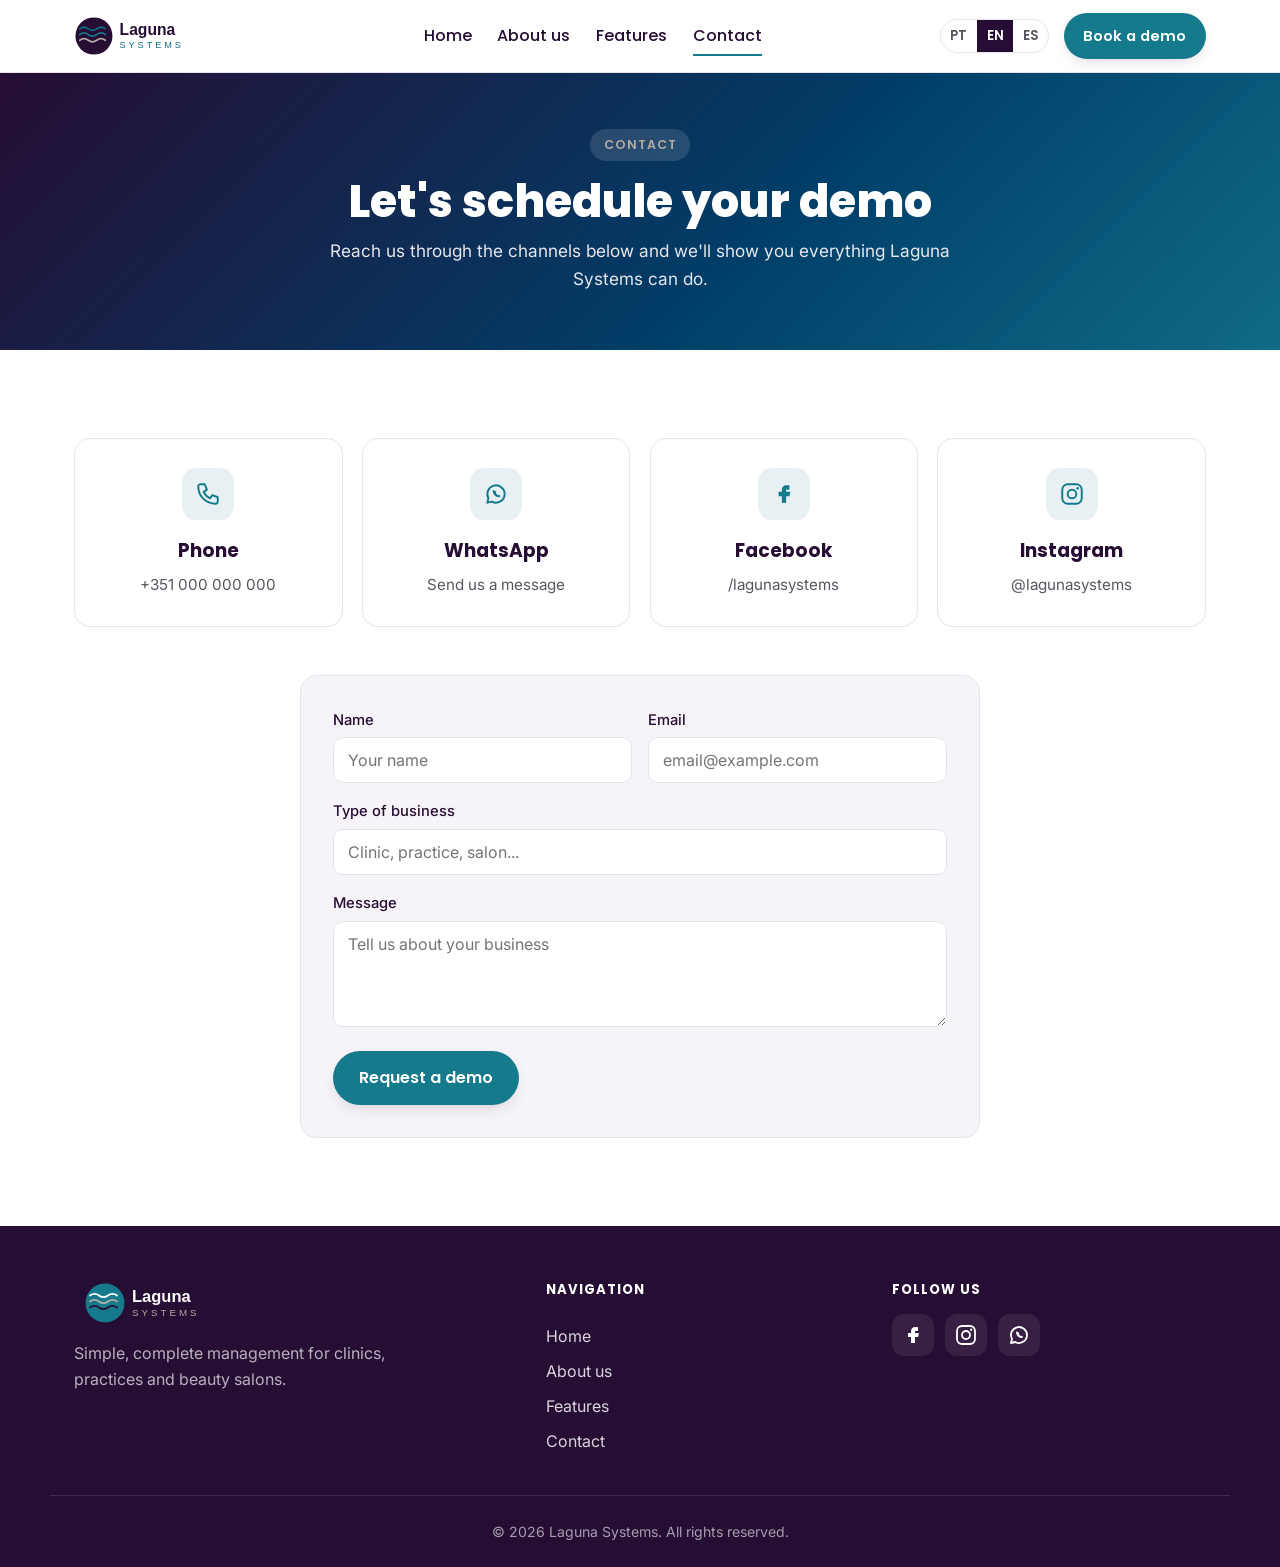
==== contactos.html @ 37cf3395 "Adiciona website multi-página do Laguna Systems Website institucional estático (HTML5 + CSS + JS van" ====
<!DOCTYPE html>
<html lang="pt-PT">
<head>
  <meta charset="UTF-8" />
  <meta name="viewport" content="width=device-width, initial-scale=1.0" />
  <title data-i18n="meta.title.contact">Contactos — Laguna Systems</title>
  <meta name="description" data-i18n="meta.description" content="Laguna Systems: sistema de informatização e gestão para pequenas e médias empresas da saúde e beleza. Agenda, clientes, stock, financeiro e mais." />
  <link rel="icon" type="image/svg+xml" href="assets/images/favicon.svg" />
  <link rel="preconnect" href="https://fonts.googleapis.com" />
  <link rel="preconnect" href="https://fonts.gstatic.com" crossorigin />
  <link href="https://fonts.googleapis.com/css2?family=Poppins:wght@500;600;700;800&family=Inter:wght@400;500;600&display=swap" rel="stylesheet" />
  <link rel="stylesheet" href="css/style.css" />
</head>
<body>

  <div id="site-header"></div>

  <main>
    <section class="page-hero">
      <div class="container">
        <span class="section-tag" data-i18n="contact.tag">Contactos</span>
        <h1 data-i18n="contact.title">Vamos agendar a sua demonstração</h1>
        <p data-i18n="contact.subtitle">Fale connosco pelos canais abaixo e mostramos-lhe tudo o que o Laguna Systems pode fazer.</p>
      </div>
    </section>

    <section class="section">
      <div class="container">
        <div class="contact-grid">
          <a class="contact-card" href="tel:+351000000000">
            <svg class="ic"><use href="#i-phone"/></svg>
            <h3 data-i18n="contact.phone">Telefone</h3>
            <p>+351 000 000 000</p>
          </a>
          <a class="contact-card" href="https://wa.me/351000000000" target="_blank" rel="noopener">
            <svg class="ic"><use href="#i-whatsapp"/></svg>
            <h3>WhatsApp</h3>
            <p data-i18n="contact.whatsapp">Envie-nos uma mensagem</p>
          </a>
          <a class="contact-card" href="https://facebook.com/lagunasystems" target="_blank" rel="noopener">
            <svg class="ic"><use href="#i-facebook"/></svg>
            <h3>Facebook</h3>
            <p>/lagunasystems</p>
          </a>
          <a class="contact-card" href="https://instagram.com/lagunasystems" target="_blank" rel="noopener">
            <svg class="ic"><use href="#i-instagram"/></svg>
            <h3>Instagram</h3>
            <p>@lagunasystems</p>
          </a>
        </div>

        <form class="contact-form" id="contact-form" novalidate>
          <div class="form-row">
            <label>
              <span data-i18n="form.name">Nome</span>
              <input type="text" name="name" required data-i18n-ph="form.name.ph" placeholder="O seu nome" />
            </label>
            <label>
              <span data-i18n="form.email">E-mail</span>
              <input type="email" name="email" required data-i18n-ph="form.email.ph" placeholder="email@exemplo.com" />
            </label>
          </div>
          <label>
            <span data-i18n="form.business">Tipo de negócio</span>
            <input type="text" name="business" data-i18n-ph="form.business.ph" placeholder="Clínica, consultório, salão..." />
          </label>
          <label>
            <span data-i18n="form.message">Mensagem</span>
            <textarea name="message" rows="4" data-i18n-ph="form.message.ph" placeholder="Conte-nos sobre o seu negócio"></textarea>
          </label>
          <button type="submit" class="btn btn-primary" data-i18n="form.submit">Pedir demonstração</button>
          <p class="form-note" id="form-note" hidden data-i18n="form.success">Obrigado! A sua mensagem foi preparada — vamos entrar em contacto.</p>
        </form>
      </div>
    </section>
  </main>

  <div id="site-footer"></div>

  <script src="js/i18n.js"></script>
  <script src="js/layout.js"></script>
  <script src="js/main.js"></script>
</body>
</html>
---- css/style.css ----
/* =========================================================
   Laguna Systems — Folha de estilos
   Paleta: #260D33 #003F69 #106B87 #157A8C #B3ACA4
   ========================================================= */

:root {
  --plum:   #260D33;
  --navy:   #003F69;
  --teal-d: #106B87;
  --teal:   #157A8C;
  --sand:   #B3ACA4;

  --ink:     #260D33;
  --muted:   #5a5560;
  --line:    #e7e3ea;
  --bg:      #ffffff;
  --bg-alt:  #f6f4f8;

  --radius: 16px;
  --radius-sm: 10px;
  --shadow: 0 18px 40px -18px rgba(38, 13, 51, 0.28);
  --shadow-sm: 0 6px 18px -8px rgba(38, 13, 51, 0.25);
  --container: 1180px;
  --font: 'Inter', 'Segoe UI', system-ui, -apple-system, sans-serif;
  --display: 'Poppins', 'Segoe UI', system-ui, sans-serif;
}

/* ---------- Reset / base ---------- */
* { box-sizing: border-box; }
html { scroll-behavior: smooth; scroll-padding-top: 88px; }
body {
  margin: 0;
  font-family: var(--font);
  color: var(--ink);
  background: var(--bg);
  line-height: 1.65;
  -webkit-font-smoothing: antialiased;
}
img { max-width: 100%; display: block; }
a { color: inherit; text-decoration: none; }
h1, h2, h3, h4, h5 { font-family: var(--display); line-height: 1.2; margin: 0 0 .5em; color: var(--plum); }
p { margin: 0 0 1em; }

.container { width: 100%; max-width: var(--container); margin: 0 auto; padding: 0 24px; }

.ic { width: 24px; height: 24px; flex: none; }

/* ---------- Buttons ---------- */
.btn {
  display: inline-flex; align-items: center; justify-content: center; gap: .5rem;
  font-family: var(--display); font-weight: 600; font-size: 1rem;
  padding: .8rem 1.5rem; border-radius: 999px; border: 2px solid transparent;
  cursor: pointer; transition: transform .15s ease, box-shadow .15s ease, background .15s ease, color .15s ease;
  white-space: nowrap;
}
.btn:hover { transform: translateY(-2px); }
.btn-sm { padding: .55rem 1.1rem; font-size: .92rem; }
.btn-primary { background: var(--teal); color: #fff; box-shadow: var(--shadow-sm); }
.btn-primary:hover { background: var(--teal-d); }
.btn-outline { border-color: var(--teal); color: var(--teal-d); background: transparent; }
.btn-outline:hover { background: var(--teal); color: #fff; }
.btn-light { background: #fff; color: var(--plum); }
.btn-light:hover { background: var(--sand); }

/* ---------- Header ---------- */
.site-header {
  position: sticky; top: 0; z-index: 50;
  background: rgba(255,255,255,.9);
  backdrop-filter: saturate(160%) blur(10px);
  border-bottom: 1px solid var(--line);
}
.header-inner { display: flex; align-items: center; justify-content: space-between; gap: 1rem; height: 72px; }
.brand img { height: 40px; width: auto; }
.main-nav { display: flex; gap: 1.6rem; }
.main-nav a {
  font-family: var(--display); font-weight: 500; color: var(--plum);
  position: relative; padding: .3rem 0;
}
.main-nav a::after {
  content: ""; position: absolute; left: 0; right: 100%; bottom: -2px; height: 2px;
  background: var(--teal); transition: right .25s ease;
}
.main-nav a:hover::after, .main-nav a.active::after { right: 0; }

.header-actions { display: flex; align-items: center; gap: .9rem; }
.lang-switch { display: inline-flex; border: 1px solid var(--line); border-radius: 999px; overflow: hidden; }
.lang-switch button {
  font-family: var(--display); font-weight: 600; font-size: .82rem;
  padding: .35rem .6rem; border: none; background: transparent; color: var(--muted); cursor: pointer;
  transition: background .15s ease, color .15s ease;
}
.lang-switch button:hover { color: var(--plum); }
.lang-switch button.is-active { background: var(--plum); color: #fff; }

.nav-toggle { display: none; flex-direction: column; gap: 5px; background: none; border: none; cursor: pointer; padding: 6px; }
.nav-toggle span { width: 24px; height: 2px; background: var(--plum); border-radius: 2px; transition: .25s; }
.nav-toggle[aria-expanded="true"] span:nth-child(1) { transform: translateY(7px) rotate(45deg); }
.nav-toggle[aria-expanded="true"] span:nth-child(2) { opacity: 0; }
.nav-toggle[aria-expanded="true"] span:nth-child(3) { transform: translateY(-7px) rotate(-45deg); }

/* ---------- Hero ---------- */
.hero {
  position: relative;
  background: linear-gradient(135deg, var(--plum) 0%, var(--navy) 55%, var(--teal-d) 100%);
  color: #fff; padding: 5rem 0 7rem; overflow: hidden;
}
.hero-grid { display: grid; grid-template-columns: 1.05fr .95fr; align-items: center; gap: 3rem; }
.hero-copy h1 { color: #fff; font-size: clamp(2.1rem, 4.5vw, 3.4rem); font-weight: 800; }
.eyebrow {
  display: inline-block; font-family: var(--display); font-weight: 600; letter-spacing: .5px;
  font-size: .82rem; text-transform: uppercase; color: var(--sand);
  background: rgba(255,255,255,.08); border: 1px solid rgba(255,255,255,.16);
  padding: .4rem .9rem; border-radius: 999px; margin-bottom: 1.2rem;
}
.hero .lead { font-size: 1.15rem; color: #e8e6ec; max-width: 34rem; }
.hero-buttons { display: flex; flex-wrap: wrap; gap: 1rem; margin: 1.8rem 0 1.6rem; }
.hero .btn-outline { border-color: rgba(255,255,255,.6); color: #fff; }
.hero .btn-outline:hover { background: #fff; color: var(--plum); border-color: #fff; }
.hero-badges { list-style: none; display: flex; flex-wrap: wrap; gap: 1.4rem; padding: 0; margin: 0; }
.hero-badges li { display: flex; align-items: center; gap: .5rem; font-size: .92rem; color: #eceaf0; }
.hero-badges .ic { color: var(--sand); width: 20px; height: 20px; }
.hero-art img { filter: drop-shadow(0 30px 50px rgba(0,0,0,.35)); animation: float 6s ease-in-out infinite; }
@keyframes float { 0%,100% { transform: translateY(0); } 50% { transform: translateY(-12px); } }

.wave-divider { position: absolute; left: 0; right: 0; bottom: -1px; line-height: 0; }
.wave-divider svg { width: 100%; height: 90px; display: block; }

/* ---------- Page hero (subpáginas) ---------- */
.page-hero {
  background: linear-gradient(135deg, var(--plum) 0%, var(--navy) 60%, var(--teal-d) 100%);
  color: #fff; padding: 3.5rem 0; text-align: center;
}
.page-hero h1 { color: #fff; font-size: clamp(1.9rem, 4vw, 2.8rem); font-weight: 800; margin-bottom: .3rem; }
.page-hero p { color: #e8e6ec; max-width: 40rem; margin: .5rem auto 0; font-size: 1.08rem; }
.page-hero .section-tag { background: rgba(255,255,255,.12); color: var(--sand); }

/* ---------- Home: cartões das áreas ---------- */
.home-area-card {
  display: flex; flex-direction: column; align-items: flex-start;
  background: #fff; border: 1px solid var(--line); border-radius: var(--radius);
  padding: 2rem; transition: transform .18s ease, box-shadow .18s ease, border-color .18s ease;
}
.home-area-card:hover { transform: translateY(-5px); box-shadow: var(--shadow); border-color: transparent; }
.home-area-card .ic {
  width: 52px; height: 52px; padding: 13px; border-radius: 14px;
  color: #fff; background: linear-gradient(135deg, var(--teal), var(--navy)); margin-bottom: 1.1rem;
}
.home-area-card h3 { font-size: 1.25rem; margin-bottom: .5rem; }
.home-area-card p { color: var(--muted); margin: 0 0 1.1rem; }
.card-more {
  margin-top: auto; font-family: var(--display); font-weight: 600; color: var(--teal-d);
  display: inline-flex; align-items: center; gap: .35rem;
}
.card-more::after { content: "→"; transition: transform .18s ease; }
.home-area-card:hover .card-more::after { transform: translateX(4px); }

/* ---------- Sections ---------- */
.section { padding: 5.5rem 0; }
.section-alt { background: var(--bg-alt); }
.section-head { text-align: center; max-width: 640px; margin: 0 auto 3rem; }
.section-head p { color: var(--muted); font-size: 1.08rem; }
.section-tag {
  display: inline-block; font-family: var(--display); font-weight: 600; text-transform: uppercase;
  letter-spacing: 1px; font-size: .78rem; color: var(--teal);
  background: rgba(21,122,140,.1); padding: .35rem .85rem; border-radius: 999px; margin-bottom: .9rem;
}
h2 { font-size: clamp(1.7rem, 3vw, 2.4rem); }

/* ---------- About ---------- */
.about-grid { display: grid; grid-template-columns: 1fr 1.1fr; align-items: center; gap: 3.5rem; }
.about-copy p { color: var(--muted); font-size: 1.05rem; }
.check-list { list-style: none; padding: 0; margin: 1.5rem 0 0; display: grid; gap: .8rem; }
.check-list li { display: flex; align-items: center; gap: .7rem; font-weight: 500; }
.check-list .ic { color: var(--teal); }

/* ---------- Feature groups ---------- */
.feature-group { margin-top: 3rem; }
.feature-group:first-of-type { margin-top: 0; }
.group-title {
  display: flex; align-items: center; gap: .7rem; font-size: 1.4rem;
  padding-bottom: .8rem; margin-bottom: 1.6rem; border-bottom: 2px solid var(--line);
}
.group-title .ic { color: var(--teal); width: 28px; height: 28px; }
.card-grid { display: grid; grid-template-columns: repeat(auto-fill, minmax(255px, 1fr)); gap: 1.2rem; }
.feature-card {
  background: #fff; border: 1px solid var(--line); border-radius: var(--radius);
  padding: 1.5rem; transition: transform .18s ease, box-shadow .18s ease, border-color .18s ease;
}
.section-alt .feature-card { background: #fff; }
.feature-card:hover { transform: translateY(-4px); box-shadow: var(--shadow); border-color: transparent; }
.feature-card .ic {
  width: 44px; height: 44px; padding: 10px; border-radius: 12px;
  color: #fff; background: linear-gradient(135deg, var(--teal), var(--navy)); margin-bottom: 1rem;
}
.feature-card h4 { font-size: 1.08rem; margin-bottom: .4rem; }
.feature-card p { color: var(--muted); font-size: .95rem; margin: 0; }

/* ---------- CTA band ---------- */
.cta-band { background: linear-gradient(120deg, var(--teal-d), var(--plum)); color: #fff; }
.cta-inner {
  display: flex; align-items: center; justify-content: space-between; gap: 2rem;
  padding: 3.2rem 24px; flex-wrap: wrap;
}
.cta-band h2 { color: #fff; margin-bottom: .4rem; }
.cta-band p { color: #e9e7ee; max-width: 40rem; margin: 0; }

/* ---------- Contact ---------- */
.contact-grid { display: grid; grid-template-columns: repeat(auto-fit, minmax(200px, 1fr)); gap: 1.2rem; margin-bottom: 3rem; }
.contact-card {
  text-align: center; padding: 1.8rem 1rem; border: 1px solid var(--line); border-radius: var(--radius);
  background: #fff; transition: transform .18s ease, box-shadow .18s ease, border-color .18s ease;
}
.contact-card:hover { transform: translateY(-4px); box-shadow: var(--shadow); border-color: transparent; }
.contact-card .ic {
  width: 52px; height: 52px; padding: 13px; margin: 0 auto .8rem; border-radius: 14px;
  color: var(--teal); background: rgba(21,122,140,.1);
}
.contact-card h4 { margin-bottom: .2rem; }
.contact-card p { color: var(--muted); margin: 0; font-size: .95rem; }

.contact-form {
  max-width: 680px; margin: 0 auto; background: var(--bg-alt);
  padding: 2rem; border-radius: var(--radius); border: 1px solid var(--line);
}
.form-row { display: grid; grid-template-columns: 1fr 1fr; gap: 1rem; }
.contact-form label { display: block; margin-bottom: 1rem; font-weight: 500; font-size: .92rem; }
.contact-form label span { display: block; margin-bottom: .35rem; color: var(--plum); }
.contact-form input, .contact-form textarea {
  width: 100%; padding: .75rem .9rem; border: 1px solid var(--line); border-radius: var(--radius-sm);
  font-family: var(--font); font-size: 1rem; background: #fff; color: var(--ink); transition: border-color .15s ease, box-shadow .15s ease;
}
.contact-form input:focus, .contact-form textarea:focus {
  outline: none; border-color: var(--teal); box-shadow: 0 0 0 3px rgba(21,122,140,.15);
}
.contact-form textarea { resize: vertical; }
.form-note { margin: 1rem 0 0; color: var(--teal-d); font-weight: 600; }

/* ---------- Footer ---------- */
.site-footer { background: var(--plum); color: #d9d4de; padding: 3.5rem 0 1.5rem; }
.footer-grid { display: grid; grid-template-columns: 1.4fr 1fr 1fr; gap: 2rem; }
.footer-brand img { height: 42px; margin-bottom: 1rem; }
.footer-brand p { max-width: 22rem; color: #b7b1bf; }
.site-footer h5 { color: #fff; font-size: .82rem; text-transform: uppercase; letter-spacing: 1px; margin-bottom: 1rem; }
.footer-links { display: flex; flex-direction: column; gap: .55rem; }
.footer-links a:hover { color: var(--sand); }
.social-row { display: flex; gap: .7rem; }
.social-row a {
  width: 42px; height: 42px; display: grid; place-items: center; border-radius: 12px;
  background: rgba(255,255,255,.08); color: #fff; transition: background .15s ease, transform .15s ease;
}
.social-row a:hover { background: var(--teal); transform: translateY(-3px); }
.footer-bottom {
  margin-top: 2.5rem; padding-top: 1.5rem; border-top: 1px solid rgba(255,255,255,.12);
  font-size: .88rem; color: #a49dad; text-align: center;
}

/* ---------- Reveal animation ---------- */
[data-reveal] { opacity: 0; transform: translateY(24px); transition: opacity .6s ease, transform .6s ease; }
[data-reveal].in { opacity: 1; transform: none; }

/* ---------- Responsive ---------- */
@media (max-width: 900px) {
  .hero-grid, .about-grid { grid-template-columns: 1fr; }
  .hero-art { order: -1; max-width: 480px; margin: 0 auto; }
  .about-art { max-width: 420px; margin: 0 auto; }
  .footer-grid { grid-template-columns: 1fr 1fr; }
  .footer-brand { grid-column: 1 / -1; }
}
@media (max-width: 760px) {
  .nav-toggle { display: flex; }
  .main-nav {
    position: absolute; top: 72px; left: 0; right: 0;
    flex-direction: column; gap: 0; background: #fff; border-bottom: 1px solid var(--line);
    padding: .5rem 24px 1rem; box-shadow: var(--shadow-sm);
    transform: translateY(-140%); transition: transform .3s ease; z-index: -1;
  }
  .main-nav.open { transform: translateY(0); }
  .main-nav a { padding: .9rem 0; border-bottom: 1px solid var(--line); }
  .main-nav a::after { display: none; }
  .header-actions .btn-primary { display: none; }
  .form-row { grid-template-columns: 1fr; }
  .cta-inner { flex-direction: column; align-items: flex-start; }
}
@media (max-width: 460px) {
  .footer-grid { grid-template-columns: 1fr; }
  .hero { padding-top: 3rem; }
}

@media (prefers-reduced-motion: reduce) {
  * { animation: none !important; scroll-behavior: auto !important; }
  [data-reveal] { opacity: 1; transform: none; transition: none; }
}
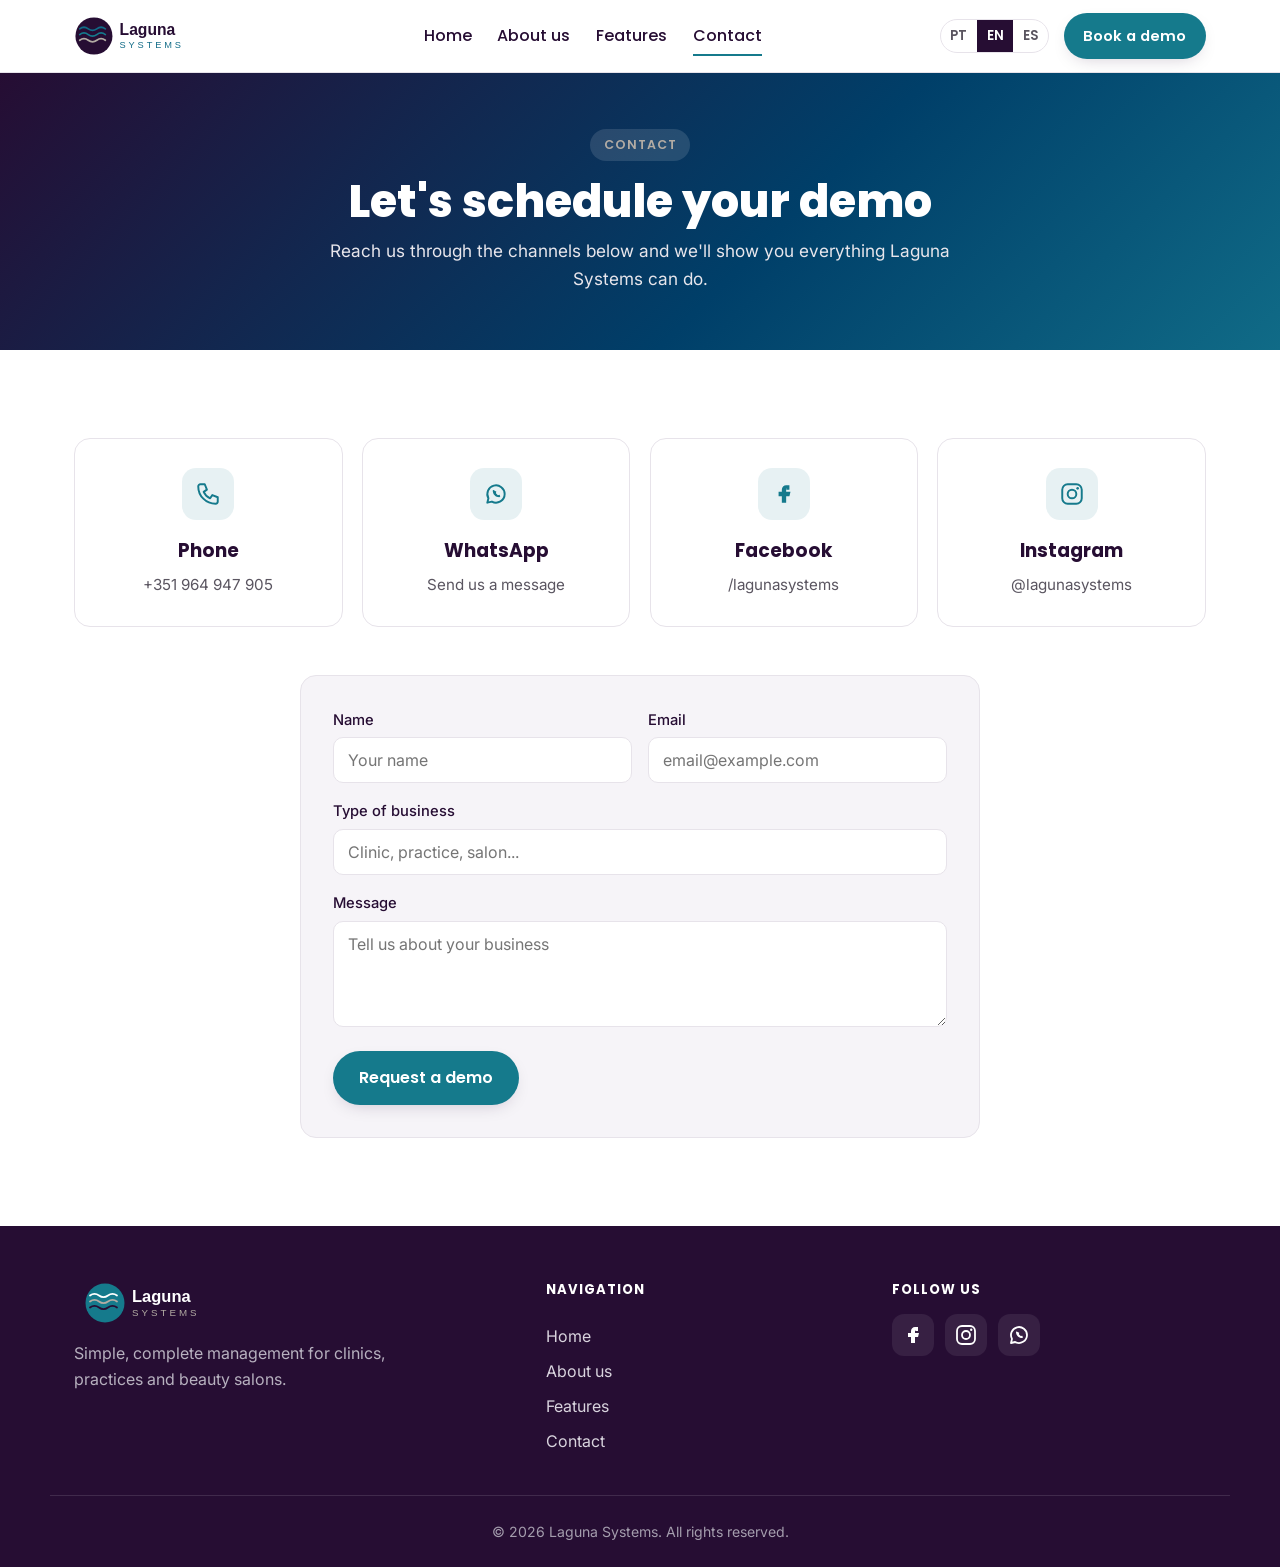
==== commit 27560882: "Update contact information in contactos.html" ====
--- a/contactos.html
+++ b/contactos.html
@@ -27,12 +27,12 @@
     <section class="section">
       <div class="container">
         <div class="contact-grid">
-          <a class="contact-card" href="tel:+351000000000">
+          <a class="contact-card" href="tel:+351964947905">
             <svg class="ic"><use href="#i-phone"/></svg>
             <h3 data-i18n="contact.phone">Telefone</h3>
-            <p>+351 000 000 000</p>
+            <p>+351 964 947 905</p>
           </a>
-          <a class="contact-card" href="https://wa.me/351000000000" target="_blank" rel="noopener">
+          <a class="contact-card" href="https://wa.me/351964947905" target="_blank" rel="noopener">
             <svg class="ic"><use href="#i-whatsapp"/></svg>
             <h3>WhatsApp</h3>
             <p data-i18n="contact.whatsapp">Envie-nos uma mensagem</p>
